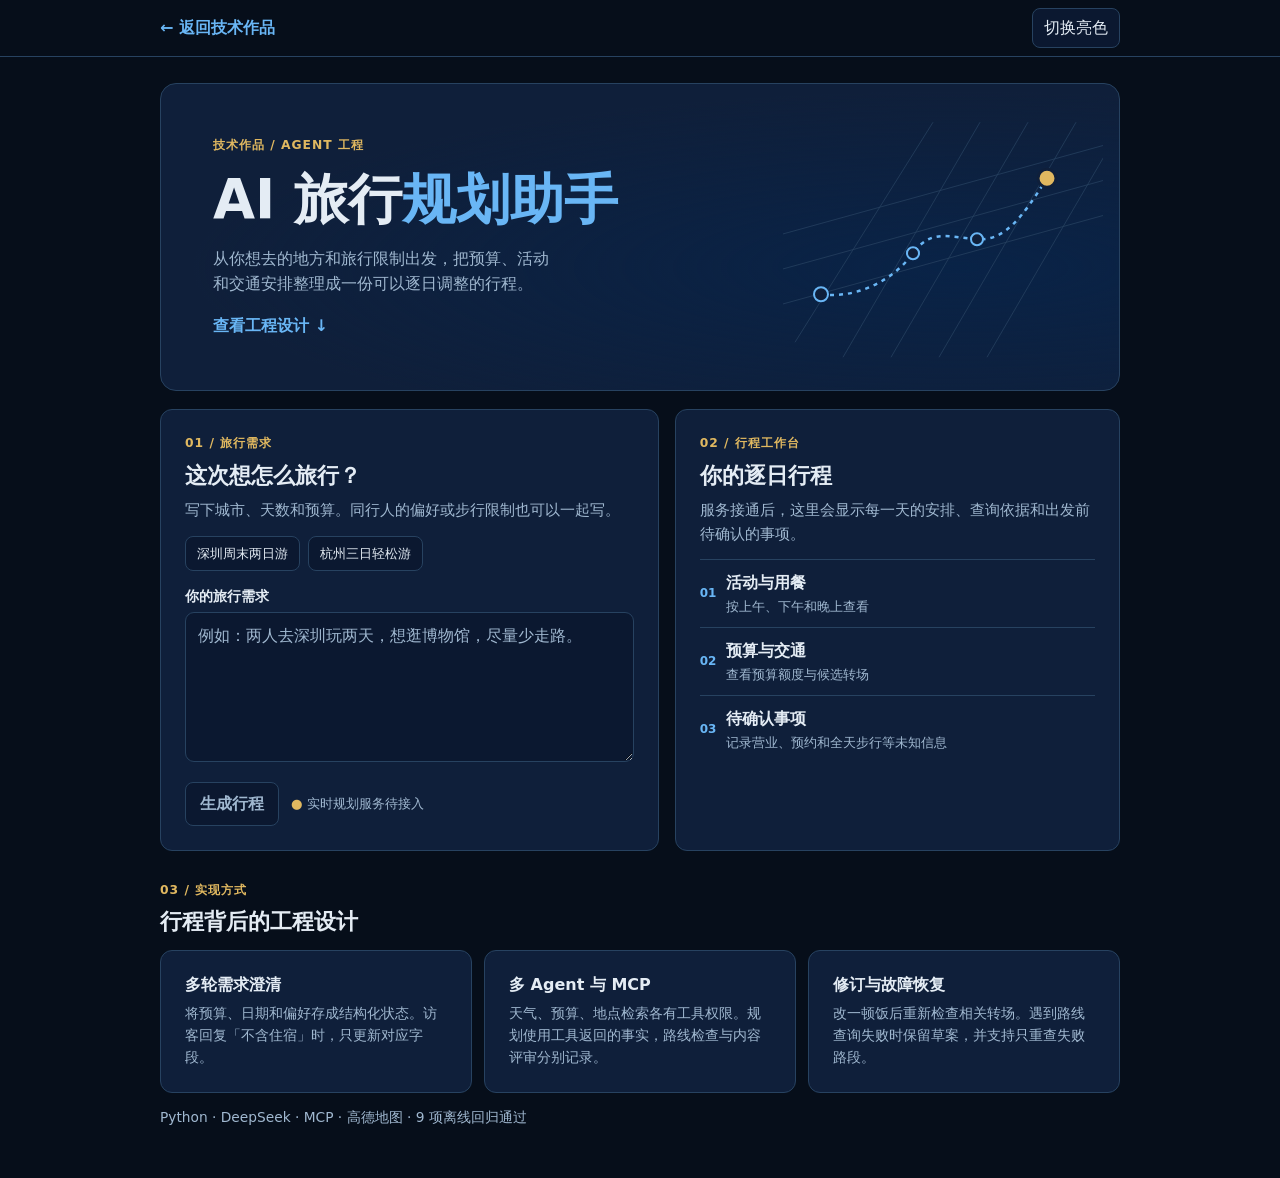
==== travel/index.html @ 2763c581 "Integrate the travel planner into the portfolio" ====
<!doctype html>
<html lang="zh-CN" data-theme="dark">
<head>
  <meta charset="utf-8">
  <meta name="viewport" content="width=device-width, initial-scale=1">
  <meta name="description" content="AI 旅行规划助手。按预算、日期和步行偏好准备可调整的逐日行程。">
  <title>AI 旅行规划助手 · 阿地力江</title>
  <link rel="stylesheet" href="./planner.css">
  <script src="./planner.js" defer></script>
</head>
<body>
  <header class="site-header">
    <div class="header-inner">
      <a class="back" href="../#projects"><span aria-hidden="true">←</span> 返回技术作品</a>
      <button class="theme" id="theme" type="button" hidden>切换亮色</button>
    </div>
  </header>

  <main class="page">
    <section class="intro" aria-labelledby="page-title">
      <svg class="route-art" viewBox="0 0 320 210" fill="none" aria-hidden="true">
        <path d="M-30 180 350 75M-30 145 350 40M-30 110 350 5M12 210 150-10M60 225 197-10M108 225 245-10M156 225 293-10M204 225 341-10" class="route-grid"/>
        <path d="M38 162C76 167 112 146 130 121S166 105 194 107 240 84 264 46" class="route-line"/>
        <circle cx="38" cy="162" r="7" class="route-node"/><circle cx="130" cy="121" r="6" class="route-node"/>
        <circle cx="194" cy="107" r="6" class="route-node"/><circle cx="264" cy="46" r="9" class="route-end"/>
      </svg>
      <p class="eyebrow">技术作品 / AGENT 工程</p>
      <h1 id="page-title">AI 旅行<span>规划助手</span></h1>
      <p class="intro-copy">从你想去的地方和旅行限制出发，把预算、活动和交通安排整理成一份可以逐日调整的行程。</p>
      <a class="text-link" href="#engineering">查看工程设计 <span aria-hidden="true">↓</span></a>
    </section>

    <div class="workspace">
      <section class="panel" id="request" aria-labelledby="request-title">
        <p class="eyebrow">01 / 旅行需求</p>
        <h2 id="request-title">这次想怎么旅行？</h2>
        <p class="muted">写下城市、天数和预算。同行人的偏好或步行限制也可以一起写。</p>
        <div class="examples" aria-label="旅行需求示例" hidden>
          <button type="button" data-scenario="shenzhen">深圳周末两日游</button>
          <button type="button" data-scenario="hangzhou">杭州三日轻松游</button>
        </div>
        <label for="travel-request">你的旅行需求</label>
        <textarea id="travel-request" rows="5" maxlength="600" placeholder="例如：两人去深圳玩两天，想逛博物馆，尽量少走路。"></textarea>
        <div class="request-footer">
          <button type="button" class="submit" disabled aria-describedby="service-note">生成行程</button>
          <span id="service-note" class="service-note"><span aria-hidden="true">●</span> 实时规划服务待接入</span>
        </div>
      </section>

      <section class="panel itinerary" aria-labelledby="plan-title">
        <p class="eyebrow">02 / 行程工作台</p>
        <h2 id="plan-title">你的逐日行程</h2>
        <p class="muted">服务接通后，这里会显示每一天的安排、查询依据和出发前待确认的事项。</p>
        <ul class="plan-parts">
          <li><span aria-hidden="true">01</span><div><strong>活动与用餐</strong><small>按上午、下午和晚上查看</small></div></li>
          <li><span aria-hidden="true">02</span><div><strong>预算与交通</strong><small>查看预算额度与候选转场</small></div></li>
          <li><span aria-hidden="true">03</span><div><strong>待确认事项</strong><small>记录营业、预约和全天步行等未知信息</small></div></li>
        </ul>
      </section>
    </div>

    <section class="engineering" id="engineering" aria-labelledby="engineering-title">
      <p class="eyebrow">03 / 实现方式</p>
      <h2 id="engineering-title">行程背后的工程设计</h2>
      <div class="design-grid">
        <article><h3>多轮需求澄清</h3><p>将预算、日期和偏好存成结构化状态。访客回复「不含住宿」时，只更新对应字段。</p></article>
        <article><h3>多 Agent 与 MCP</h3><p>天气、预算、地点检索各有工具权限。规划使用工具返回的事实，路线检查与内容评审分别记录。</p></article>
        <article><h3>修订与故障恢复</h3><p>改一顿饭后重新检查相关转场。遇到路线查询失败时保留草案，并支持只重查失败路段。</p></article>
      </div>
      <p class="project-note">Python · DeepSeek · MCP · 高德地图 · 9 项离线回归通过</p>
    </section>
  </main>
</body>
</html>
---- travel/planner.css ----
:root {
  color-scheme: dark;
  --bg: #060e1a;
  --panel: #0f1f3a;
  --surface: #0b1830;
  --text: #e4ecf4;
  --muted: #a0b8d0;
  --blue: #69b6f5;
  --gold: #e0b860;
  --line: #274260;
  --glow: #092347;
  font-family: "PingFang SC", "Microsoft YaHei", system-ui, sans-serif;
}
[data-theme="light"] {
  color-scheme: light;
  --bg: #f4f7fa;
  --panel: #fff;
  --surface: #eaf0f6;
  --text: #0a1f35;
  --muted: #3a5878;
  --blue: #0055aa;
  --gold: #825812;
  --line: #c1cfdf;
  --glow: #deebf7;
}
* { box-sizing: border-box; }
body { margin: 0; background: var(--bg); color: var(--text); line-height: 1.6; }
button, textarea { font: inherit; }
button:not(:disabled) { cursor: pointer; }
a:focus-visible, button:focus-visible, textarea:focus-visible { outline: 2px solid var(--blue); outline-offset: 4px; }
[hidden] { display: none !important; }
.site-header { border-bottom: 1px solid var(--line); }
.header-inner, .page { width: min(100% - 36px, 960px); margin: 0 auto; }
.header-inner { min-height: 56px; display: flex; align-items: center; justify-content: space-between; gap: 12px; }
.back, .text-link { color: var(--blue); font-weight: 650; text-decoration: none; }
.back:hover, .text-link:hover { text-decoration: underline; }
.theme, .examples button { padding: 6px 11px; color: var(--text); background: var(--surface); border: 1px solid var(--line); border-radius: 8px; }
.theme:hover, .examples button:hover { border-color: var(--blue); }
.page { padding: 26px 0 50px; }
.intro { position: relative; overflow: hidden; padding: clamp(24px, 6vw, 52px); border: 1px solid var(--line); border-radius: 16px; background: radial-gradient(ellipse at 83% 60%, var(--glow), transparent 68%), var(--panel); }
.intro > :not(svg) { position: relative; }
.route-art { position: absolute; width: min(40%, 320px); height: 100%; right: 16px; top: 0; }
.route-grid { stroke: var(--line); stroke-width: 1; opacity: .75; }
.route-line { stroke: var(--blue); stroke-width: 2.5; stroke-dasharray: 4 5; }
.route-node { fill: var(--panel); stroke: var(--blue); stroke-width: 2; }
.route-end { fill: var(--gold); stroke: var(--panel); stroke-width: 3; }
.eyebrow { margin: 0; color: var(--gold); font-size: .77rem; font-weight: 750; letter-spacing: .08em; }
h1, h2, h3 { line-height: 1.25; }
h1 { margin: 10px 0 12px; font-size: clamp(2rem, 6vw, 3.4rem); }
h1 span { color: var(--blue); }
.intro-copy { max-width: 34ch; margin: 0 0 16px; color: var(--muted); }
.workspace { display: grid; grid-template-columns: minmax(0, 1.12fr) minmax(0, 1fr); gap: 16px; margin: 18px 0 30px; }
.panel, .design-grid article { border: 1px solid var(--line); border-radius: 12px; background: var(--panel); padding: clamp(17px, 4vw, 24px); }
h2 { margin: 7px 0 9px; font-size: 1.4rem; }
.muted { margin: 0 0 14px; color: var(--muted); font-size: .92rem; }
.examples { display: flex; flex-wrap: wrap; gap: 8px; margin: 0 0 14px; }
.examples button { font-size: .83rem; }
label { display: block; margin-bottom: 5px; font-weight: 650; font-size: .88rem; }
textarea { width: 100%; min-height: 120px; padding: 10px 12px; resize: vertical; color: var(--text); background: var(--surface); border: 1px solid var(--line); border-radius: 9px; }
textarea::placeholder { color: var(--muted); }
.request-footer { display: flex; flex-wrap: wrap; align-items: center; gap: 8px 12px; margin-top: 12px; }
.submit { padding: 8px 14px; color: var(--muted); background: var(--surface); border: 1px solid var(--line); border-radius: 8px; font-weight: 650; }
.service-note { color: var(--muted); font-size: .83rem; }
.service-note span { color: var(--gold); }
.plan-parts { list-style: none; padding: 0; margin: 0; }
.plan-parts li { display: flex; gap: 10px; align-items: center; padding: 10px 0; border-top: 1px solid var(--line); }
.plan-parts li > span { color: var(--blue); font-size: .75rem; font-weight: 700; }
.plan-parts strong, .plan-parts small { display: block; }
.plan-parts small { color: var(--muted); }
.engineering { scroll-margin-top: 16px; }
.design-grid { display: grid; grid-template-columns: repeat(3, minmax(0, 1fr)); gap: 12px; margin-top: 15px; }
.design-grid h3 { margin: 0 0 7px; font-size: 1rem; }
.design-grid p, .project-note { margin: 0; color: var(--muted); font-size: .86rem; }
.project-note { margin-top: 13px; }
@media (max-width: 700px) {
  .workspace, .design-grid { grid-template-columns: 1fr; }
  .route-art { opacity: .37; right: 0; }
}
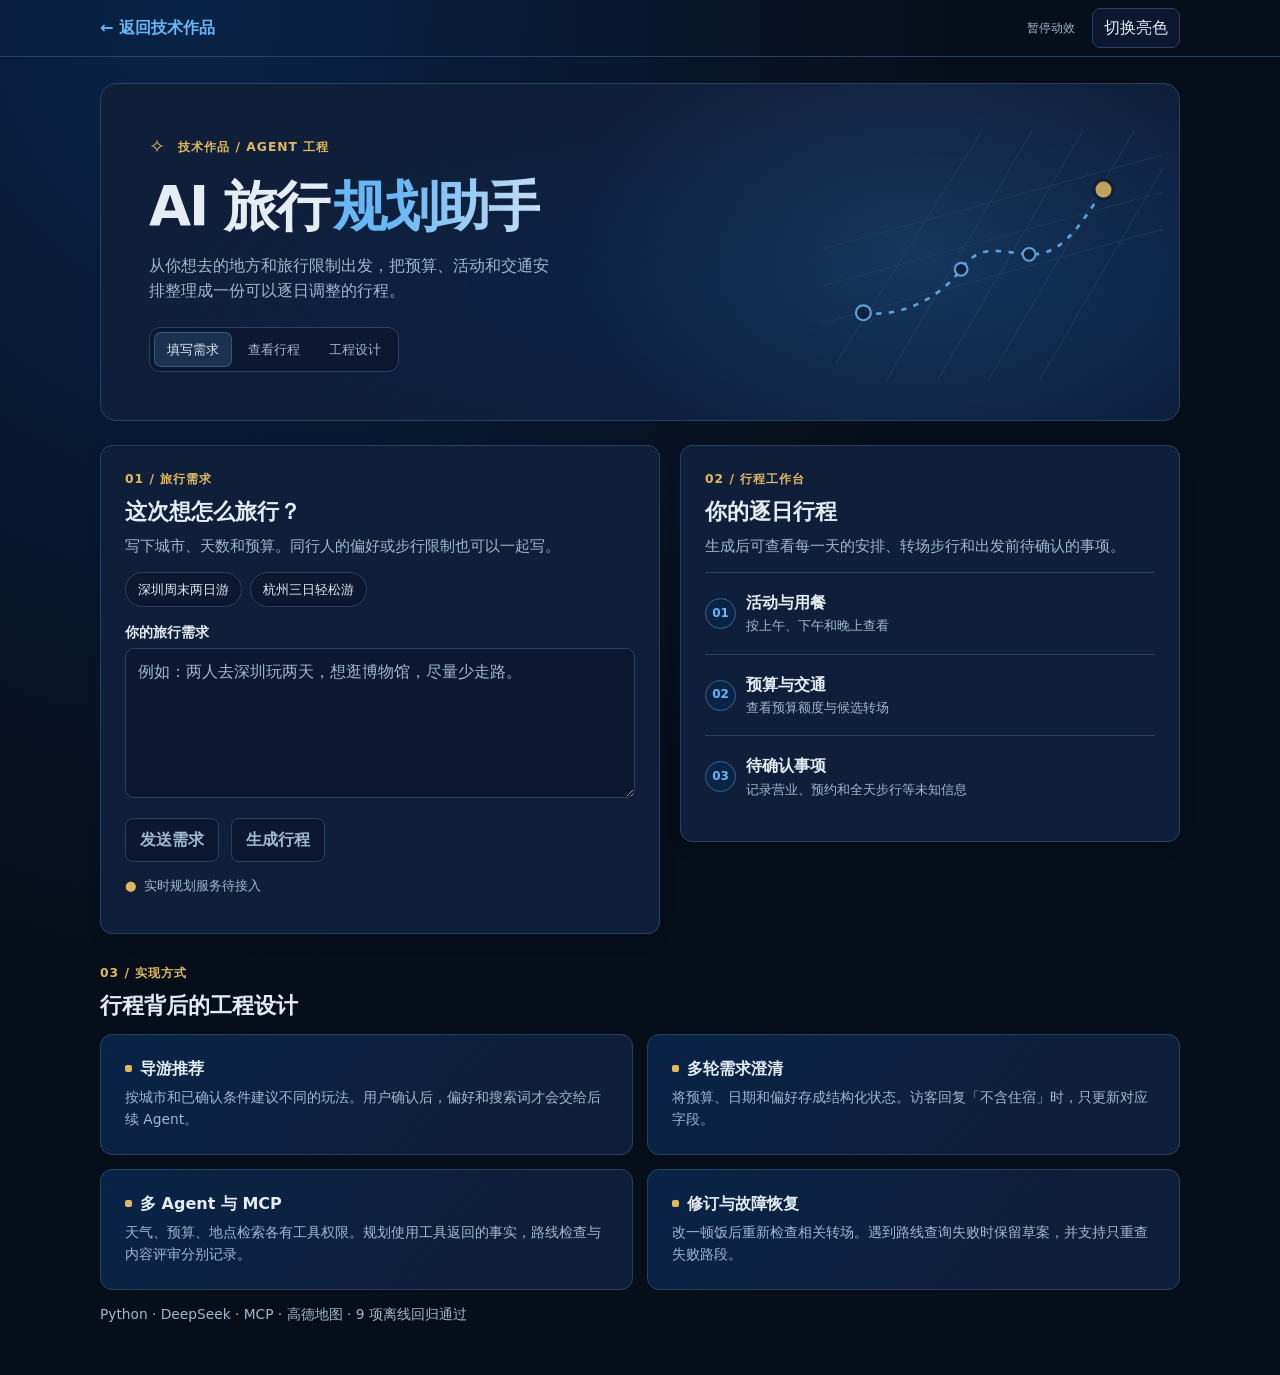
==== commit 0a5b59e1: "Animate the travel planner interface and interactive states" ====
--- a/travel/index.html
+++ b/travel/index.html
@@ -4,15 +4,23 @@
   <meta charset="utf-8">
   <meta name="viewport" content="width=device-width, initial-scale=1">
   <meta name="description" content="AI 旅行规划助手。按预算、日期和步行偏好准备可调整的逐日行程。">
+  <meta name="travel-api-origin" content="">
   <title>AI 旅行规划助手 · 阿地力江</title>
   <link rel="stylesheet" href="./planner.css">
+  <link rel="stylesheet" href="./motion.css">
+  <script src="./motion.js" defer></script>
   <script src="./planner.js" defer></script>
+  <script src="./live-planner.js" defer></script>
 </head>
 <body>
   <header class="site-header">
+    <div class="reading-progress" aria-hidden="true"></div>
     <div class="header-inner">
       <a class="back" href="../#projects"><span aria-hidden="true">←</span> 返回技术作品</a>
-      <button class="theme" id="theme" type="button" hidden>切换亮色</button>
+      <div class="header-controls">
+        <button class="motion-toggle" id="motion-toggle" type="button" hidden aria-pressed="false">暂停动效</button>
+        <button class="theme" id="theme" type="button" hidden>切换亮色</button>
+      </div>
     </div>
   </header>
 
@@ -24,10 +32,15 @@
         <circle cx="38" cy="162" r="7" class="route-node"/><circle cx="130" cy="121" r="6" class="route-node"/>
         <circle cx="194" cy="107" r="6" class="route-node"/><circle cx="264" cy="46" r="9" class="route-end"/>
       </svg>
-      <p class="eyebrow">技术作品 / AGENT 工程</p>
-      <h1 id="page-title">AI 旅行<span>规划助手</span></h1>
+      <p class="eyebrow"><span class="compass-mark" aria-hidden="true">✧</span> 技术作品 / AGENT 工程</p>
+      <h1 id="page-title"><span class="title-word">AI 旅行</span><span class="title-word">规划助手</span></h1>
       <p class="intro-copy">从你想去的地方和旅行限制出发，把预算、活动和交通安排整理成一份可以逐日调整的行程。</p>
-      <a class="text-link" href="#engineering">查看工程设计 <span aria-hidden="true">↓</span></a>
+      <nav class="page-nav" aria-label="规划页导航">
+        <a href="#request" data-active="true">填写需求</a>
+        <a href="#plan-workspace">查看行程</a>
+        <a href="#engineering">工程设计</a>
+        <span class="nav-highlight" aria-hidden="true"></span>
+      </nav>
     </section>
 
     <div class="workspace">
@@ -39,23 +52,43 @@
           <button type="button" data-scenario="shenzhen">深圳周末两日游</button>
           <button type="button" data-scenario="hangzhou">杭州三日轻松游</button>
         </div>
-        <label for="travel-request">你的旅行需求</label>
-        <textarea id="travel-request" rows="5" maxlength="600" placeholder="例如：两人去深圳玩两天，想逛博物馆，尽量少走路。"></textarea>
-        <div class="request-footer">
-          <button type="button" class="submit" disabled aria-describedby="service-note">生成行程</button>
-          <span id="service-note" class="service-note"><span aria-hidden="true">●</span> 实时规划服务待接入</span>
-        </div>
+        <ol class="dialogue" id="dialogue" aria-label="旅行需求对话" hidden></ol>
+        <p class="requirements" id="requirements" hidden></p>
+        <form id="travel-form">
+          <label for="travel-request">你的旅行需求</label>
+          <textarea id="travel-request" rows="5" maxlength="600" placeholder="例如：两人去深圳玩两天，想逛博物馆，尽量少走路。"></textarea>
+          <div class="request-footer">
+            <button type="submit" class="submit" id="send" disabled>发送需求</button>
+            <button type="button" class="submit" id="ask-guide" hidden>导游推荐玩法</button>
+            <button type="button" class="submit" id="generate" disabled aria-describedby="service-note">生成行程</button>
+            <button type="button" class="text-link reset" id="new-trip" hidden>新建会话</button>
+          </div>
+        </form>
+        <p id="service-note" class="service-note" role="status">实时规划服务待接入</p>
+        <div class="generation-track" id="generation-track" hidden aria-hidden="true"><span></span></div>
+        <p id="action-error" class="service-error" role="alert" hidden></p>
+        <section id="guide-menu" class="guide-menu" aria-labelledby="guide-title" hidden>
+          <h3 id="guide-title">选一种或几种喜欢的玩法</h3>
+          <p class="muted">这些是根据城市特色生成的主题建议。你选定后，地点和路线会在规划时查询。</p>
+          <fieldset id="guide-options"><legend class="sr-only">推荐玩法</legend></fieldset>
+          <button type="button" class="submit" id="confirm-guide" disabled>确认选中的玩法</button>
+        </section>
       </section>
 
-      <section class="panel itinerary" aria-labelledby="plan-title">
+      <section class="panel itinerary" id="plan-workspace" aria-labelledby="plan-title">
         <p class="eyebrow">02 / 行程工作台</p>
         <h2 id="plan-title">你的逐日行程</h2>
-        <p class="muted">服务接通后，这里会显示每一天的安排、查询依据和出发前待确认的事项。</p>
-        <ul class="plan-parts">
-          <li><span aria-hidden="true">01</span><div><strong>活动与用餐</strong><small>按上午、下午和晚上查看</small></div></li>
-          <li><span aria-hidden="true">02</span><div><strong>预算与交通</strong><small>查看预算额度与候选转场</small></div></li>
-          <li><span aria-hidden="true">03</span><div><strong>待确认事项</strong><small>记录营业、预约和全天步行等未知信息</small></div></li>
+        <p class="muted" id="plan-intro">生成后可查看每一天的安排、转场步行和出发前待确认的事项。</p>
+        <ul class="plan-parts" id="plan-placeholder">
+          <li><span class="step-orb" aria-hidden="true">01</span><div><strong>活动与用餐</strong><small>按上午、下午和晚上查看</small></div></li>
+          <li><span class="step-orb" aria-hidden="true">02</span><div><strong>预算与交通</strong><small>查看预算额度与候选转场</small></div></li>
+          <li><span class="step-orb" aria-hidden="true">03</span><div><strong>待确认事项</strong><small>记录营业、预约和全天步行等未知信息</small></div></li>
         </ul>
+        <div id="plan-result" hidden></div>
+        <details id="trace" hidden>
+          <summary>查看本次实际调用</summary>
+          <ol id="trace-list"></ol>
+        </details>
       </section>
     </div>
 
@@ -63,6 +96,7 @@
       <p class="eyebrow">03 / 实现方式</p>
       <h2 id="engineering-title">行程背后的工程设计</h2>
       <div class="design-grid">
+        <article><h3>导游推荐</h3><p>按城市和已确认条件建议不同的玩法。用户确认后，偏好和搜索词才会交给后续 Agent。</p></article>
         <article><h3>多轮需求澄清</h3><p>将预算、日期和偏好存成结构化状态。访客回复「不含住宿」时，只更新对应字段。</p></article>
         <article><h3>多 Agent 与 MCP</h3><p>天气、预算、地点检索各有工具权限。规划使用工具返回的事实，路线检查与内容评审分别记录。</p></article>
         <article><h3>修订与故障恢复</h3><p>改一顿饭后重新检查相关转场。遇到路线查询失败时保留草案，并支持只重查失败路段。</p></article>
--- a/travel/planner.css
+++ b/travel/planner.css
@@ -60,8 +60,32 @@
 textarea::placeholder { color: var(--muted); }
 .request-footer { display: flex; flex-wrap: wrap; align-items: center; gap: 8px 12px; margin-top: 12px; }
 .submit { padding: 8px 14px; color: var(--muted); background: var(--surface); border: 1px solid var(--line); border-radius: 8px; font-weight: 650; }
+.submit:not(:disabled) { color: var(--text); border-color: var(--blue); }
+.submit:not(:disabled):hover { background: var(--glow); }
+.reset { border: 0; background: transparent; padding: 6px 3px; }
 .service-note { color: var(--muted); font-size: .83rem; }
-.service-note span { color: var(--gold); }
+.service-note::before { content: '●'; margin-right: 7px; color: var(--gold); }
+.service-error { color: var(--gold); font-size: .86rem; }
+.dialogue { list-style: none; max-height: 16rem; overflow-y: auto; margin: 0 0 12px; padding: 0; }
+.dialogue li { margin: 0 0 8px; padding: 8px 10px; border-radius: 8px; background: var(--surface); font-size: .86rem; overflow-wrap: anywhere; }
+.dialogue .user { border-left: 2px solid var(--blue); }
+.dialogue .assistant { border-left: 2px solid var(--gold); }
+.requirements, .plan-note { font-size: .85rem; color: var(--muted); overflow-wrap: anywhere; }
+.guide-menu { border-top: 1px solid var(--line); margin-top: 16px; padding-top: 12px; }
+.guide-menu h3 { margin: 0 0 7px; font-size: 1rem; }
+.guide-menu fieldset { margin: 0 0 10px; padding: 0; border: 0; min-inline-size: 0; }
+.guide-option { display: flex; align-items: flex-start; gap: 9px; padding: 9px 10px; background: var(--surface); border: 1px solid var(--line); border-radius: 8px; cursor: pointer; }
+.guide-option input { margin-top: 5px; }
+.guide-option small { display: block; color: var(--muted); font-weight: 400; }
+.sr-only { position: absolute; width: 1px; height: 1px; padding: 0; overflow: hidden; clip-path: inset(50%); white-space: nowrap; }
+.day-plan { border-top: 1px solid var(--line); padding: 10px 0; }
+.day-plan h3 { margin: 0 0 5px; font-size: 1rem; }
+.day-plan ul, #trace-list { padding-left: 1.15rem; font-size: .86rem; overflow-wrap: anywhere; }
+.day-plan li { margin-bottom: 8px; }
+.day-plan li p { margin: 3px 0 0; color: var(--muted); }
+.day-plan button { margin-top: 5px; padding: 3px 8px; font-size: .79rem; }
+#trace { margin-top: 12px; color: var(--muted); }
+#trace summary { color: var(--blue); cursor: pointer; }
 .plan-parts { list-style: none; padding: 0; margin: 0; }
 .plan-parts li { display: flex; gap: 10px; align-items: center; padding: 10px 0; border-top: 1px solid var(--line); }
 .plan-parts li > span { color: var(--blue); font-size: .75rem; font-weight: 700; }
--- a/travel/motion.css
+++ b/travel/motion.css
@@ -0,0 +1,106 @@
+:root {
+  --motion-ease: cubic-bezier(.2, .8, .2, 1);
+  --motion-spring: cubic-bezier(.22, 1.18, .35, 1);
+}
+html { scroll-behavior: smooth; scroll-padding-top: 24px; }
+body { background-image: radial-gradient(ellipse at 15% 0, var(--glow), transparent 50%); }
+.header-inner, .page { width: min(100% - 36px, 1080px); }
+.header-controls { display: flex; gap: 8px; align-items: center; }
+.site-header { position: relative; }
+.reading-progress { position: fixed; inset: 0 auto auto 0; height: 2px; width: 100%; background: linear-gradient(90deg, var(--blue), var(--gold)); transform: scaleX(var(--reading-progress, 0)); transform-origin: left; z-index: 20; pointer-events: none; }
+.motion-toggle { border: 0; color: var(--muted); background: transparent; padding: 7px 9px; font-size: .78rem; }
+.theme { min-width: 84px; }
+button, .page-nav a, .back, .guide-option, .design-grid article, .panel, textarea {
+  transition: transform .24s var(--motion-spring), box-shadow .24s var(--motion-ease), border-color .2s, color .2s, background-color .2s;
+}
+button { position: relative; isolation: isolate; overflow: hidden; }
+button:active:not(:disabled) { transform: scale(.965); }
+button:disabled { cursor: not-allowed; }
+.submit:not(:disabled):hover, .theme:hover { transform: translateY(-2px); box-shadow: 0 5px 15px color-mix(in srgb, var(--blue) 12%, transparent); }
+#generate:not(:disabled) { color: #fff; background: #0867bd; border-color: #167acf; box-shadow: 0 3px 16px #0066cc20; }
+.intro { min-height: 300px; padding: clamp(25px, 6vw, 48px); }
+.intro::before { content: ''; position: absolute; inset: -30% -10% -30% 40%; background: radial-gradient(ellipse, color-mix(in srgb, var(--blue) 13%, transparent), transparent 65%); animation: aurora-drift 14s ease-in-out infinite alternate; pointer-events: none; }
+.intro > :not(svg) { z-index: 1; }
+.intro-copy { max-width: 40ch; }
+h1 { letter-spacing: -.04em; }
+h1 .title-word { display: inline-block; }
+h1 .title-word:first-child { color: var(--text); margin-right: .1em; }
+h1 > span:last-child { background: linear-gradient(105deg, var(--blue) 15%, var(--text) 55%, var(--blue) 85%); background-size: 220% auto; color: transparent; background-clip: text; animation: title-light 9s ease-in-out infinite; }
+.compass-mark { display: inline-block; font-size: 1.2rem; margin-right: 7px; vertical-align: -2px; animation: compass-turn 14s ease-in-out infinite; }
+.route-art { width: min(43%, 340px); opacity: .85; }
+.route-line { stroke-dasharray: 5 7; animation: route-travel 7s linear infinite; }
+.route-node { transform-box: fill-box; transform-origin: center; animation: node-breathe 5s ease-in-out infinite; }
+.route-node:nth-of-type(3) { animation-delay: 1.4s; }
+.route-end { transform-box: fill-box; transform-origin: center; animation: node-breathe 5s ease-in-out 2.2s infinite; }
+.page-nav { position: relative; display: inline-flex; flex-wrap: nowrap; gap: 3px; margin-top: 7px; padding: 4px; border: 1px solid var(--line); border-radius: 11px; background: var(--surface); max-width: 100%; }
+.page-nav a { position: relative; z-index: 1; padding: 7px 13px; border-radius: 7px; text-decoration: none; color: var(--muted); font-size: .84rem; white-space: nowrap; }
+.page-nav a[data-active="true"] { color: var(--text); }
+.page-nav a:hover { color: var(--text); }
+.nav-highlight { position: absolute; top: 4px; left: 4px; height: calc(100% - 8px); border-radius: 7px; border: 1px solid color-mix(in srgb, var(--blue) 30%, transparent); background: color-mix(in srgb, var(--blue) 12%, var(--panel)); pointer-events: none; transition: transform .4s var(--motion-spring), width .4s var(--motion-spring); }
+.workspace { gap: 20px; margin-top: 24px; align-items: start; }
+.panel { position: relative; box-shadow: 0 8px 25px #00000008; }
+.panel:focus-within { border-color: color-mix(in srgb, var(--blue) 65%, var(--line)); }
+textarea:focus { border-color: var(--blue); box-shadow: 0 0 0 4px color-mix(in srgb, var(--blue) 9%, transparent); }
+.examples button { border-radius: 20px; padding-inline: 12px; }
+.examples button[aria-pressed="true"] { color: var(--blue); border-color: var(--blue); background: var(--glow); }
+.step-orb { display: grid; place-items: center; flex: 0 0 31px; height: 31px; border-radius: 50%; background: var(--glow); border: 1px solid color-mix(in srgb, var(--blue) 27%, var(--line)); }
+.plan-parts li { padding-block: 17px; }
+.generation-track { height: 3px; background: var(--line); border-radius: 9px; overflow: hidden; margin-top: 11px; }
+.generation-track span { display: block; width: 34%; height: 100%; background: linear-gradient(90deg, transparent, var(--blue), var(--gold)); border-radius: inherit; animation: indeterminate 1.6s ease-in-out infinite; }
+.is-loading .service-note::before, [data-loading="true"]::before { content: ''; display: inline-block; width: 10px; height: 10px; margin-right: 7px; border: 2px solid currentColor; border-right-color: transparent; border-radius: 50%; vertical-align: -2px; animation: spinner .8s linear infinite; }
+.itinerary[aria-busy="true"] #plan-placeholder { position: relative; overflow: hidden; }
+.itinerary[aria-busy="true"] #plan-placeholder::after { content: ''; position: absolute; inset: 0; background: linear-gradient(110deg, transparent 25%, color-mix(in srgb, var(--blue) 9%, transparent) 50%, transparent 75%); transform: translateX(-100%); animation: placeholder-shine 2.6s ease-in-out infinite; pointer-events: none; }
+.dialogue { scroll-behavior: smooth; }
+.dialogue li { padding: 10px 12px; }
+.dialogue .assistant { background: color-mix(in srgb, var(--gold) 5%, var(--surface)); }
+.requirements { display: flex; flex-wrap: wrap; gap: 6px; }
+.requirement-chip { display: inline-flex; padding: 3px 8px; font-size: .77rem; border: 1px solid var(--line); border-radius: 6px; background: var(--surface); }
+.guide-menu { scroll-margin-top: 16px; }
+.guide-option { position: relative; margin-bottom: 8px; padding: 11px; }
+.guide-option:has(input:checked) { border-color: var(--blue); background: color-mix(in srgb, var(--blue) 10%, var(--surface)); box-shadow: 0 2px 10px color-mix(in srgb, var(--blue) 9%, transparent); transform: translateX(3px); }
+.guide-option input { accent-color: var(--blue); width: 16px; height: 16px; flex-shrink: 0; }
+.guide-option:has(input:focus-visible) { outline: 2px solid var(--blue); outline-offset: 3px; }
+.guide-option small { margin-top: 3px; }
+.day-plan { position: relative; padding: 16px 0; }
+.day-plan h3 { color: var(--blue); }
+.day-plan > summary { font-weight: 700; color: var(--blue); }
+.day-plan li { padding-left: 2px; }
+.day-plan li::marker { color: var(--gold); }
+details { margin-top: 12px; }
+summary { cursor: pointer; padding-block: 7px; }
+summary::marker { color: var(--blue); }
+.details-body { padding-bottom: 7px; }
+.design-grid { grid-template-columns: repeat(2, minmax(0, 1fr)); gap: 14px; }
+.design-grid article { background: linear-gradient(130deg, var(--glow), transparent 70%), var(--panel); transform-style: preserve-3d; }
+.design-grid article h3::before { content: ''; display: inline-block; margin-right: 8px; width: 7px; height: 7px; border-radius: 2px; background: var(--gold); vertical-align: 2px; }
+.ripple-ink { position: absolute; border-radius: 50%; pointer-events: none; background: currentColor; opacity: .2; z-index: -1; }
+.submit::after { content: ''; position: absolute; width: 25%; height: 200%; top: -50%; left: -45%; transform: rotate(25deg); background: linear-gradient(90deg, transparent, #ffffff1c, transparent); pointer-events: none; }
+.submit:hover:not(:disabled)::after { animation: button-shine .65s ease-out; }
+@media (hover: hover) and (pointer: fine) {
+  .back:hover span { display: inline-block; transform: translateX(-3px); }
+  .design-grid article:hover { border-color: color-mix(in srgb, var(--blue) 65%, var(--line)); box-shadow: 0 12px 26px #00000014; }
+}
+@keyframes aurora-drift { to { transform: translate(-8%, 8%) rotate(10deg); } }
+@keyframes title-light { 50% { background-position: 100% center; } }
+@keyframes compass-turn { 40% { transform: rotate(90deg); } 65% { transform: rotate(90deg); } }
+@keyframes route-travel { to { stroke-dashoffset: -84; } }
+@keyframes node-breathe { 50% { transform: scale(1.2); } }
+@keyframes spinner { to { transform: rotate(360deg); } }
+@keyframes indeterminate { from { transform: translateX(-110%); } to { transform: translateX(400%); } }
+@keyframes placeholder-shine { to { transform: translateX(100%); } }
+@keyframes button-shine { to { left: 135%; } }
+::view-transition-old(root), ::view-transition-new(root) { animation: none; mix-blend-mode: normal; }
+::view-transition-new(root) { z-index: 2; }
+html[data-motion="paused"] *, html[data-motion="paused"] *::before, html[data-motion="paused"] *::after { animation-play-state: paused !important; transition-duration: 0s !important; scroll-behavior: auto !important; }
+@media (prefers-reduced-motion: reduce) {
+  *, *::before, *::after { animation: none !important; transition: none !important; scroll-behavior: auto !important; }
+}
+@media (max-width: 700px) {
+  .workspace, .design-grid { grid-template-columns: 1fr; }
+  .intro { min-height: 270px; }
+  .route-art { opacity: .25; }
+  .page-nav a { padding-inline: 10px; }
+  .header-inner { min-height: 62px; }
+  .header-controls { gap: 0; }
+  .motion-toggle { font-size: .73rem; padding-inline: 5px; }
+}
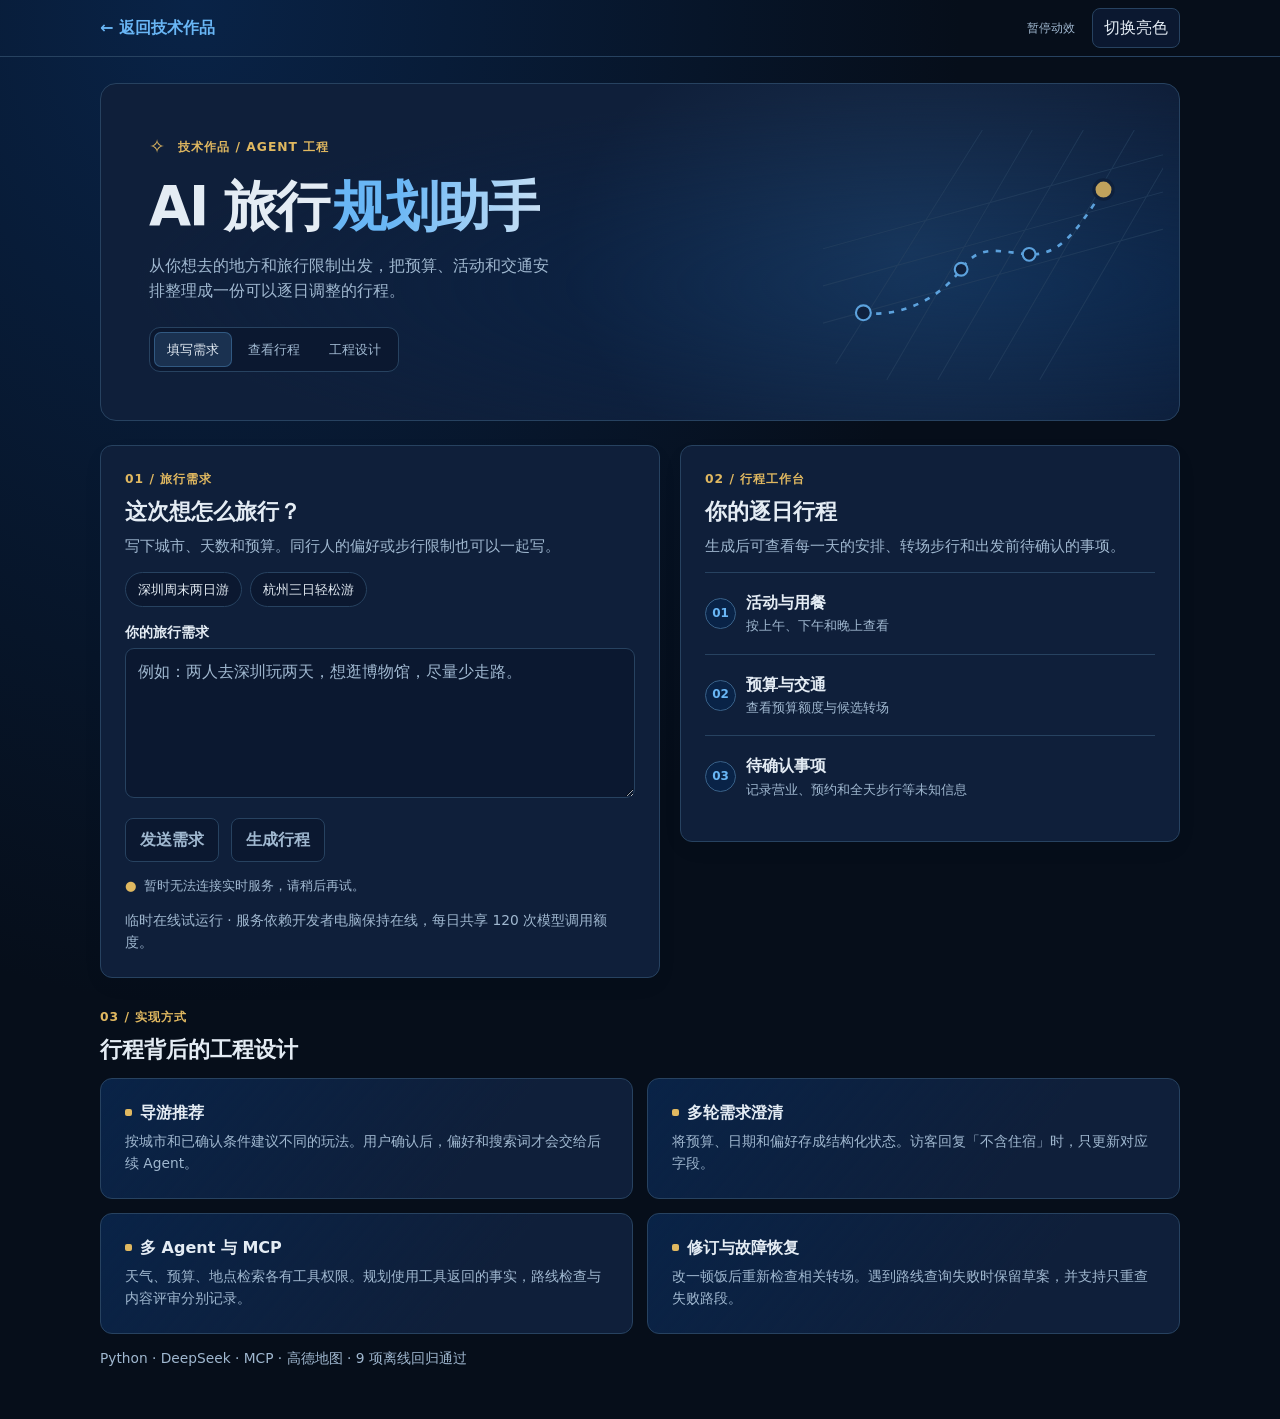
==== commit 03a05872: "Connect live travel planning to the approved public trial backend" ====
--- a/travel/index.html
+++ b/travel/index.html
@@ -4,7 +4,7 @@
   <meta charset="utf-8">
   <meta name="viewport" content="width=device-width, initial-scale=1">
   <meta name="description" content="AI 旅行规划助手。按预算、日期和步行偏好准备可调整的逐日行程。">
-  <meta name="travel-api-origin" content="">
+  <meta name="travel-api-origin" content="https://diving-struck-distinction-audio.trycloudflare.com">
   <title>AI 旅行规划助手 · 阿地力江</title>
   <link rel="stylesheet" href="./planner.css">
   <link rel="stylesheet" href="./motion.css">
@@ -65,6 +65,7 @@
           </div>
         </form>
         <p id="service-note" class="service-note" role="status">实时规划服务待接入</p>
+        <p class="project-note" id="trial-info">临时在线试运行 · 服务依赖开发者电脑保持在线，每日共享 120 次模型调用额度。</p>
         <div class="generation-track" id="generation-track" hidden aria-hidden="true"><span></span></div>
         <p id="action-error" class="service-error" role="alert" hidden></p>
         <section id="guide-menu" class="guide-menu" aria-labelledby="guide-title" hidden>
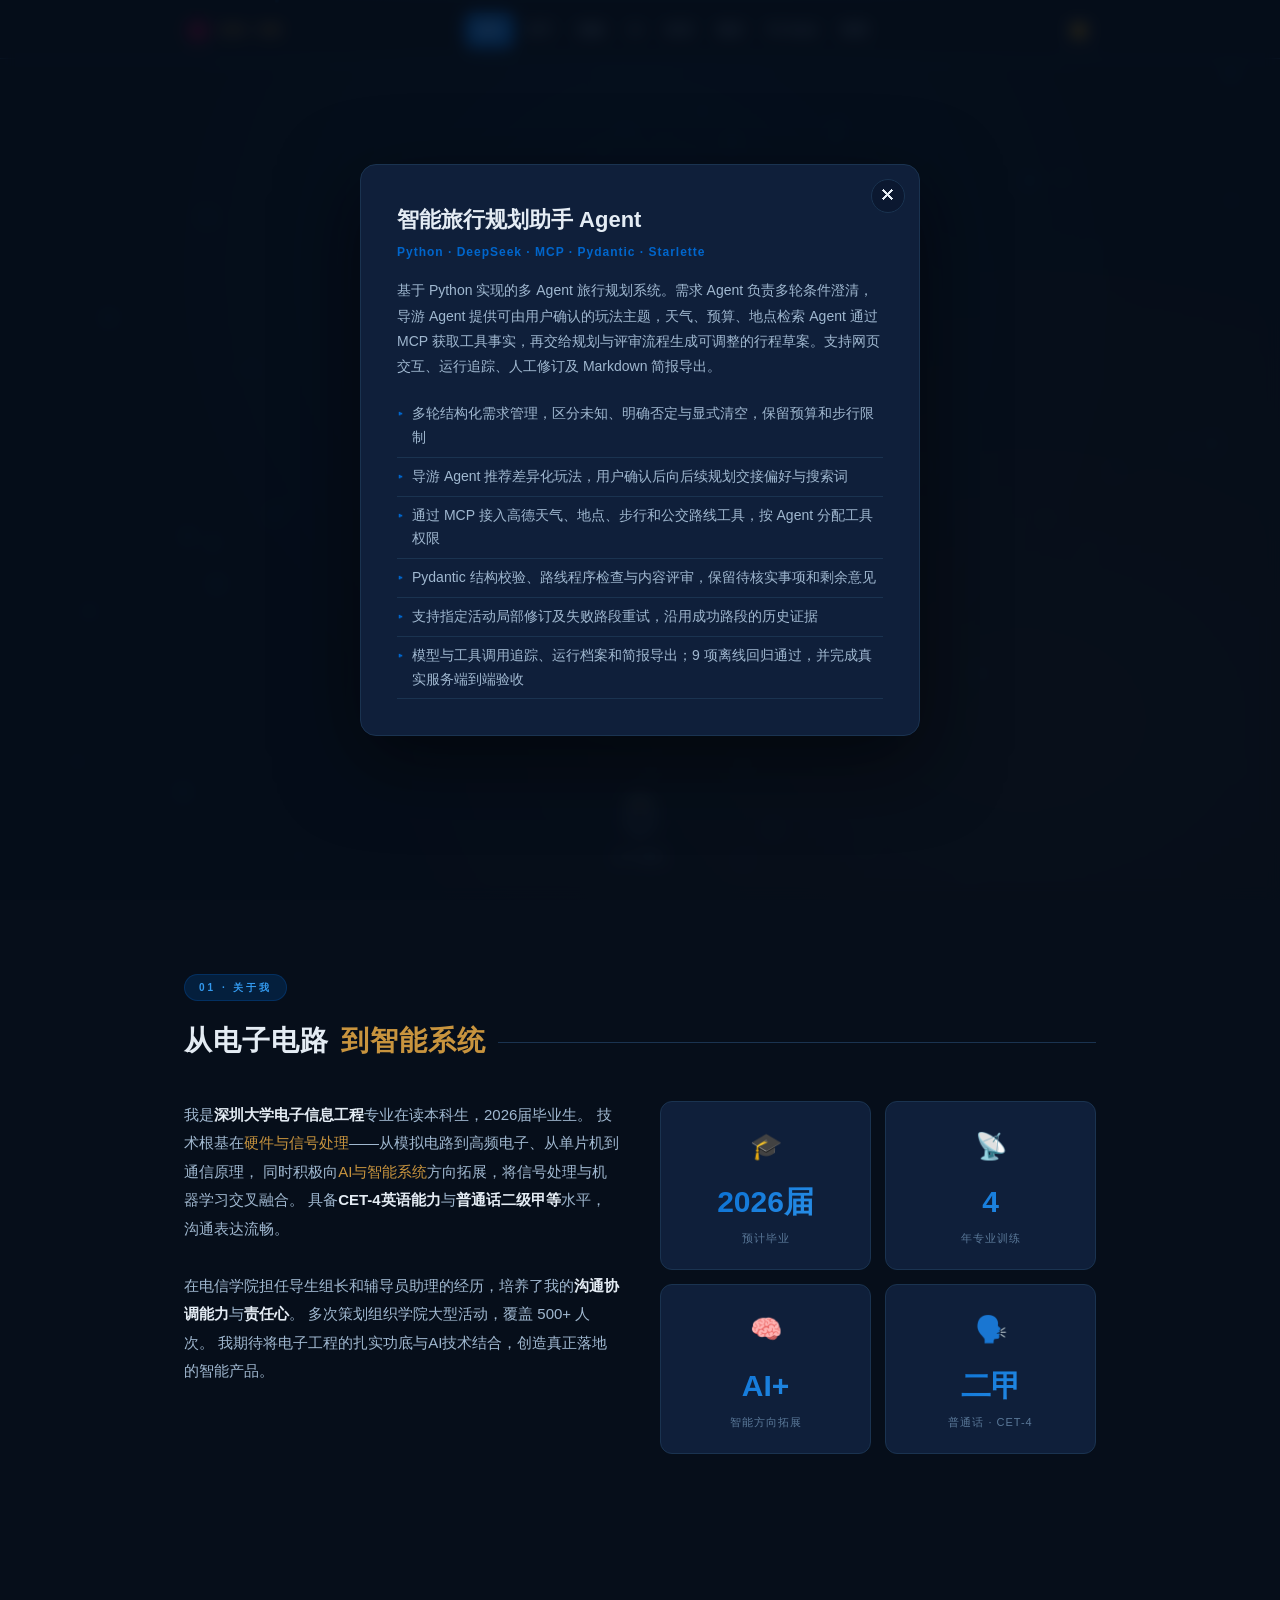
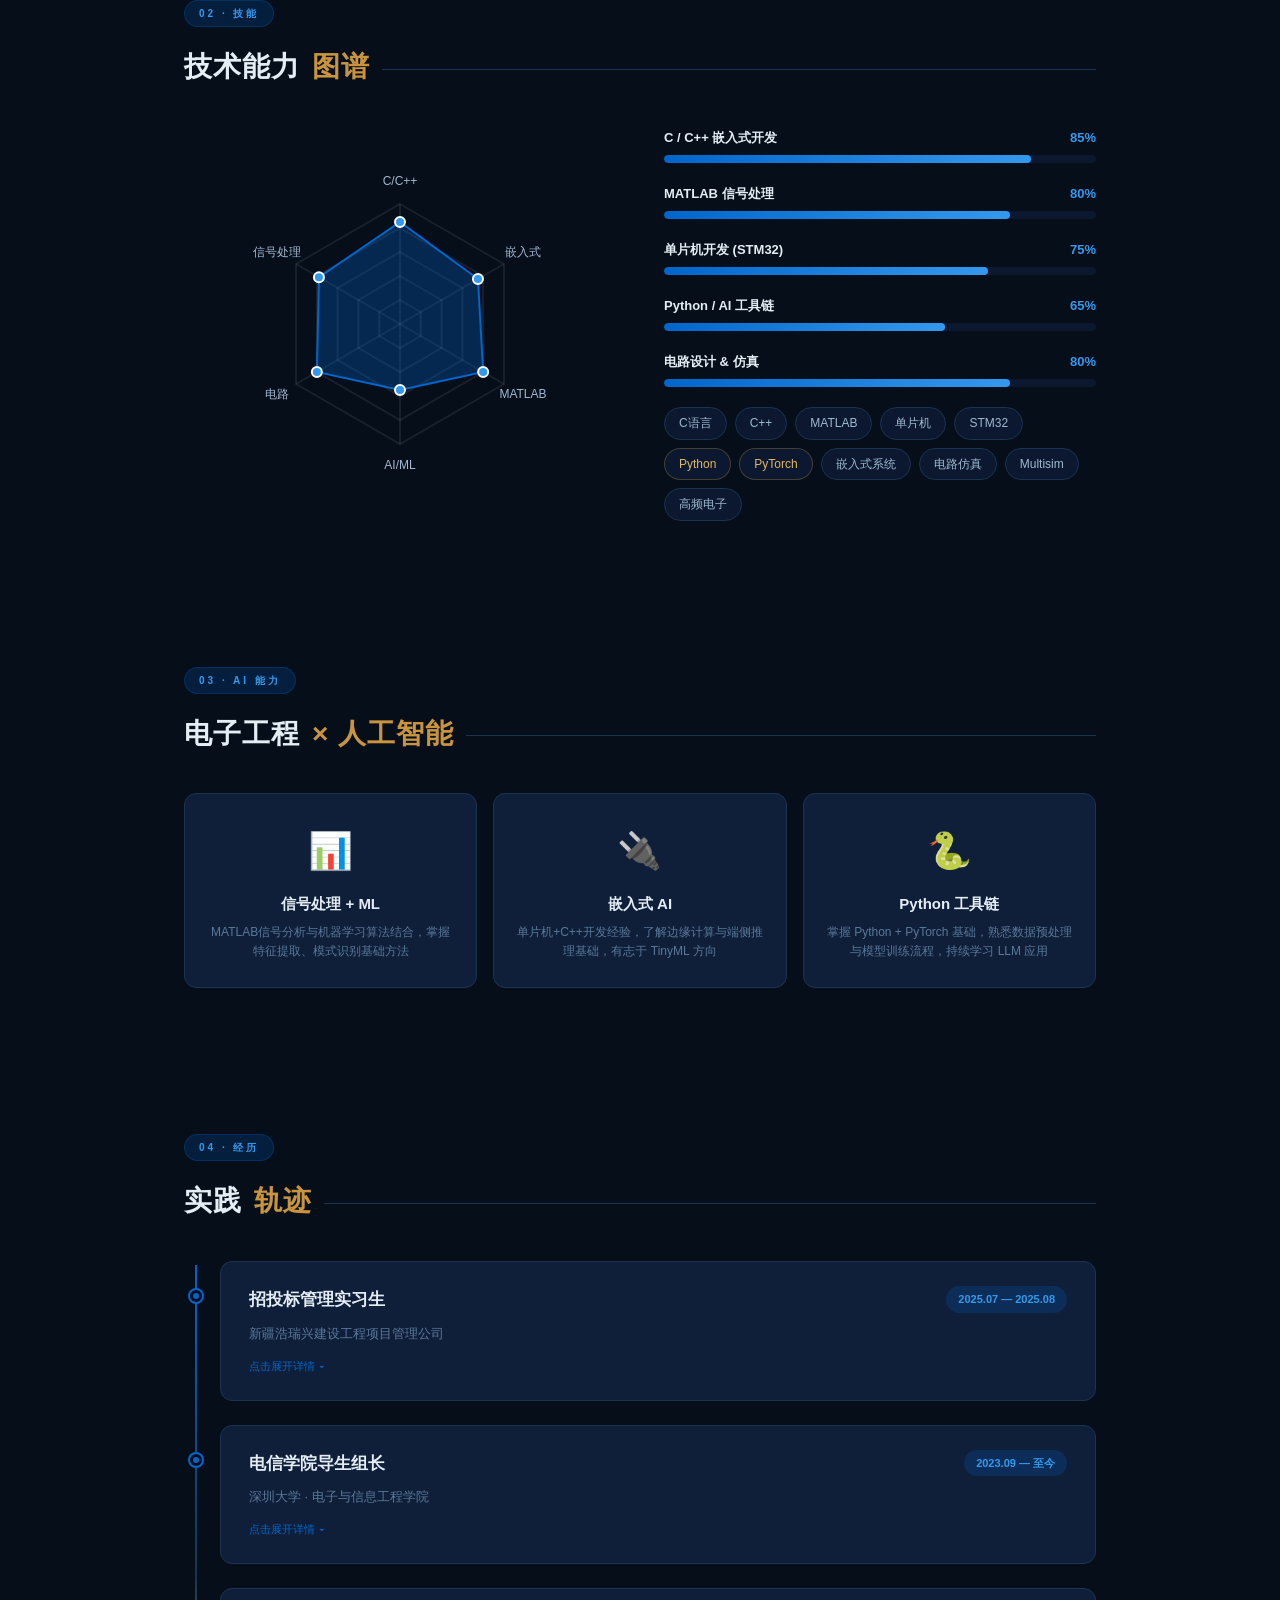
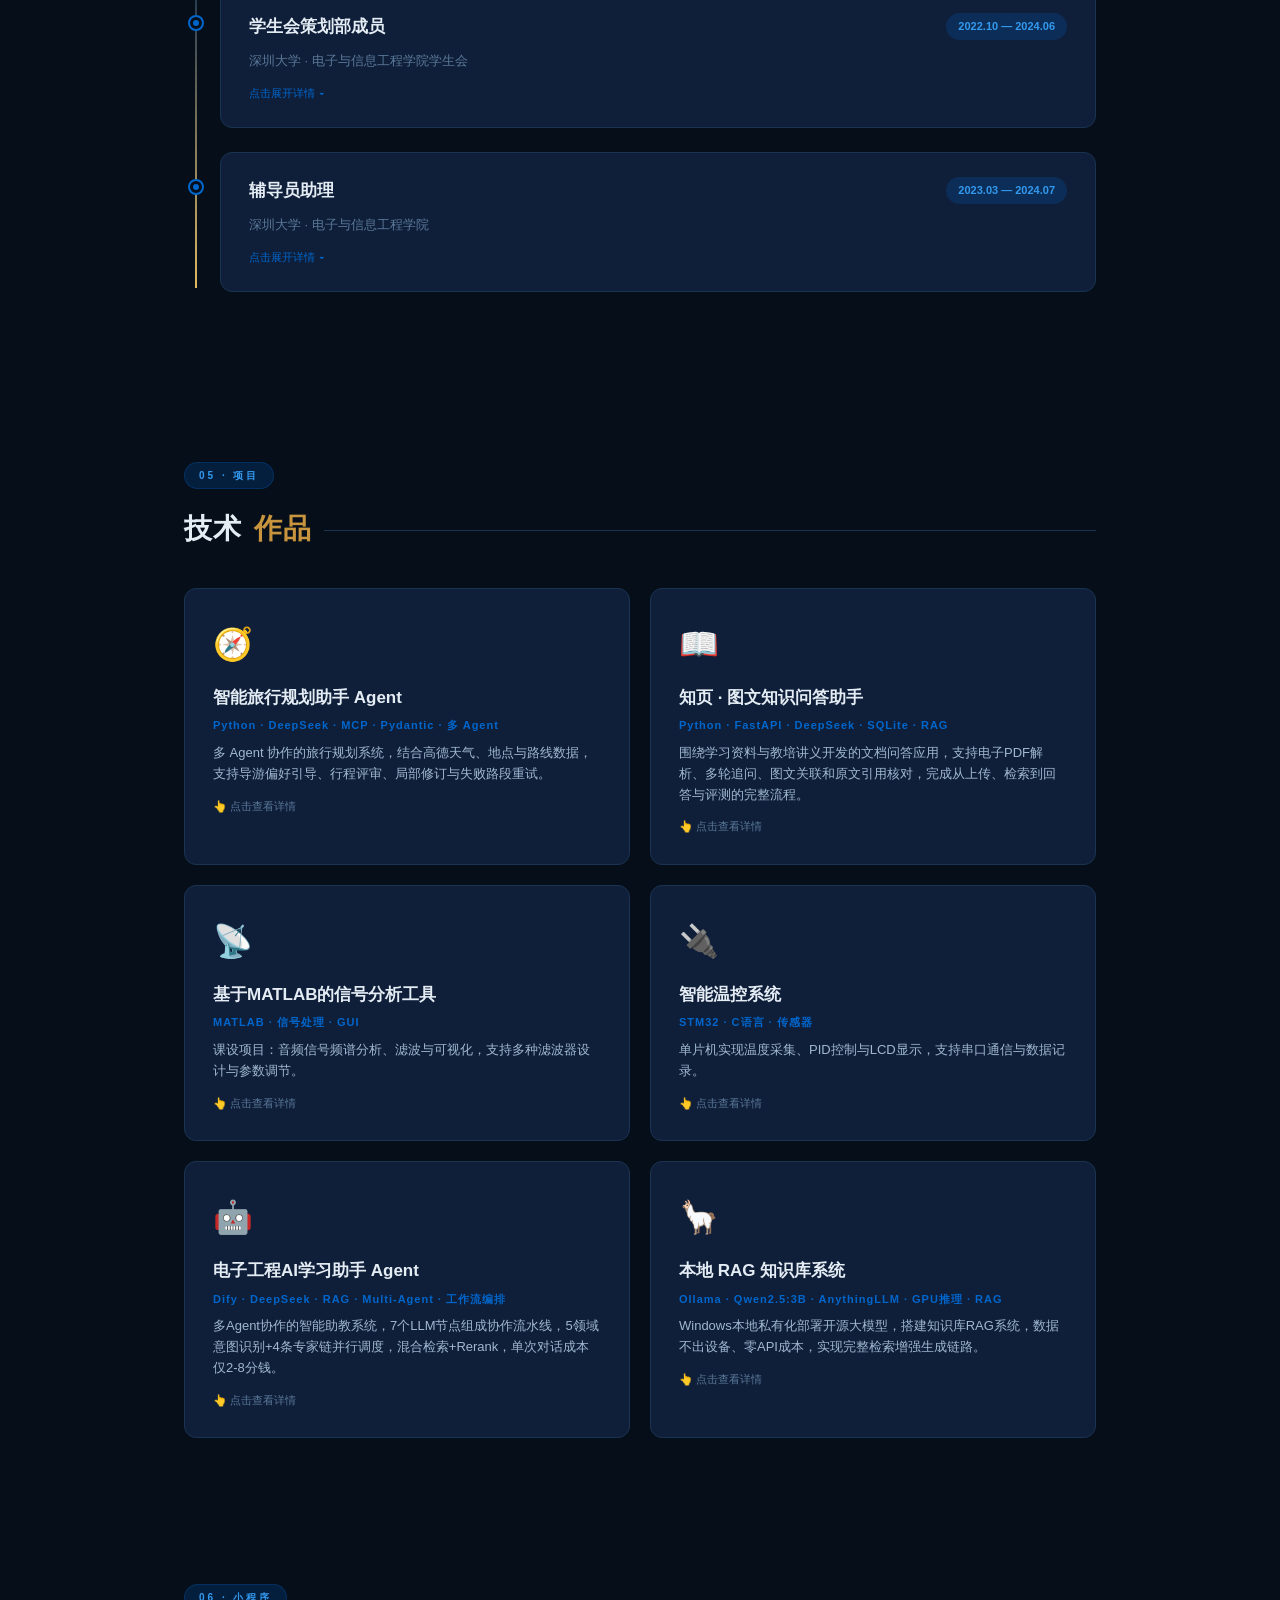
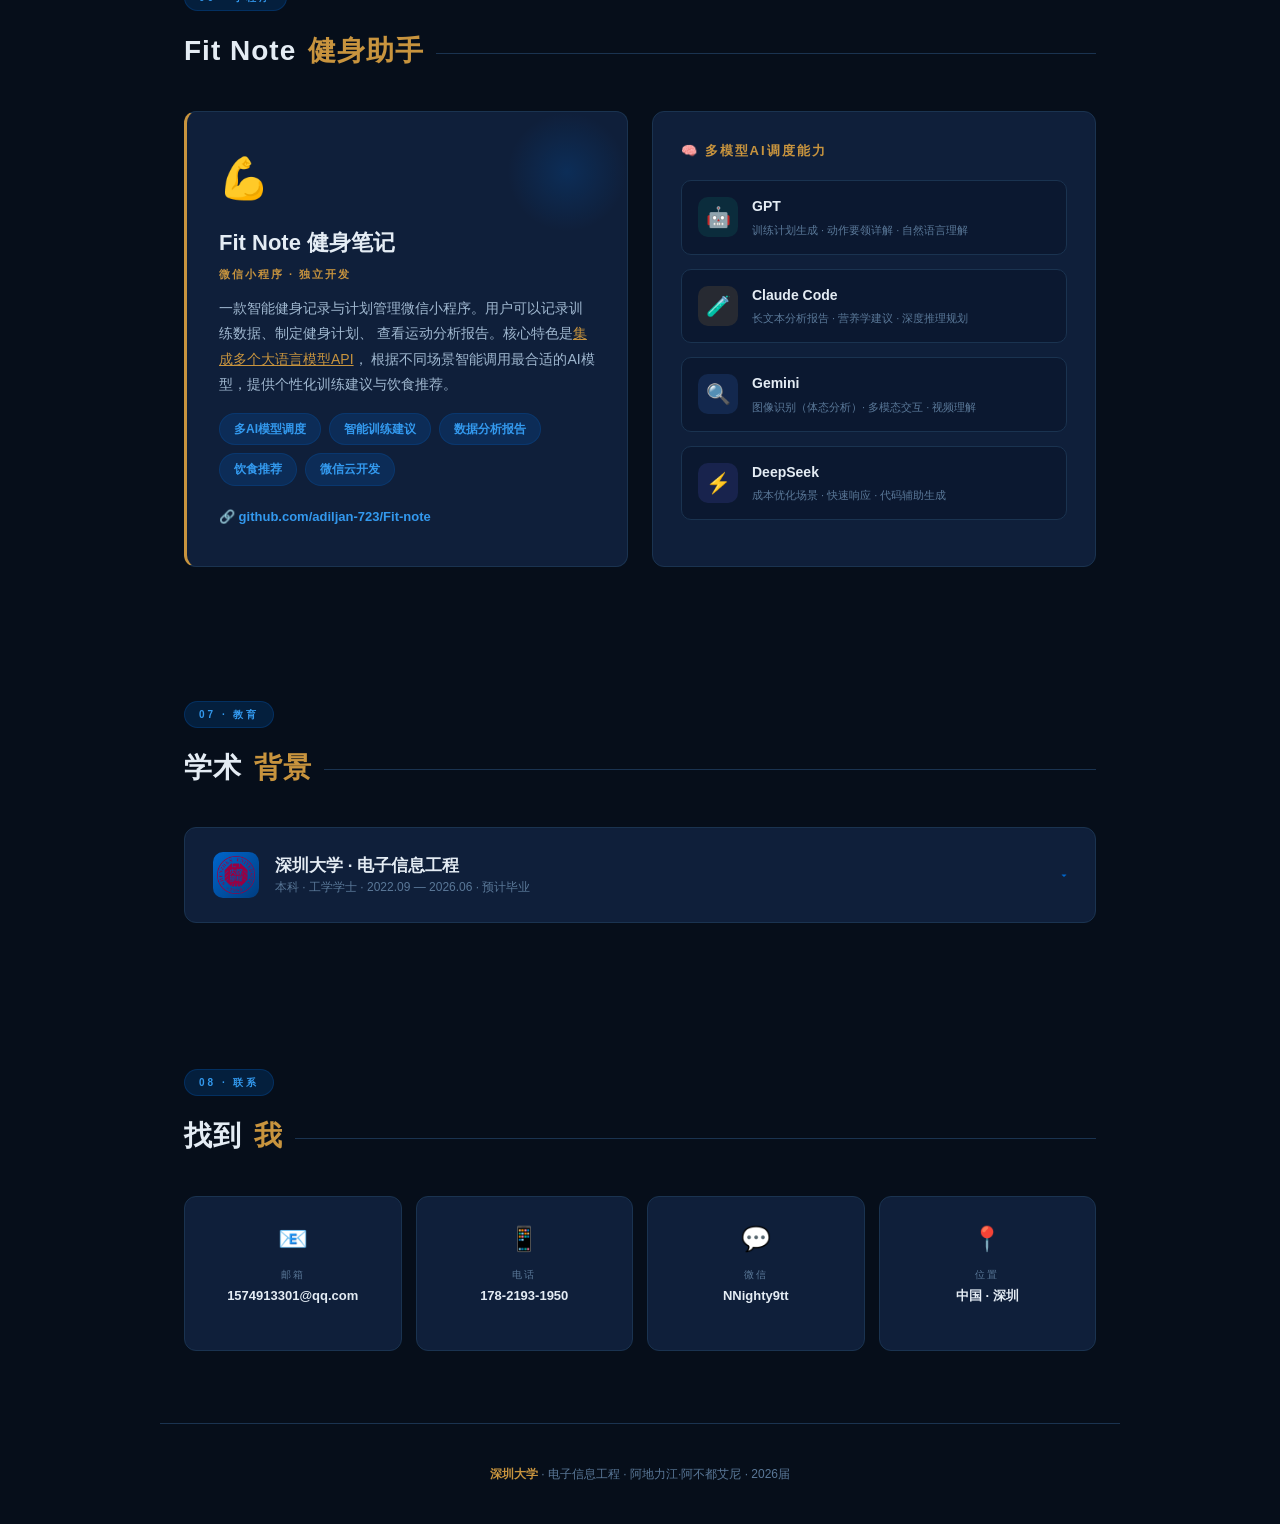
==== commit 7e2b239e: "Present travel agent as a standard resume project and retire trial entry" ====
--- a/travel/index.html
+++ b/travel/index.html
@@ -1,109 +1,16 @@
 <!doctype html>
-<html lang="zh-CN" data-theme="dark">
+<html lang="zh-CN">
 <head>
   <meta charset="utf-8">
   <meta name="viewport" content="width=device-width, initial-scale=1">
-  <meta name="description" content="AI 旅行规划助手。按预算、日期和步行偏好准备可调整的逐日行程。">
-  <meta name="travel-api-origin" content="https://diving-struck-distinction-audio.trycloudflare.com">
-  <title>AI 旅行规划助手 · 阿地力江</title>
-  <link rel="stylesheet" href="./planner.css">
-  <link rel="stylesheet" href="./motion.css">
-  <script src="./motion.js" defer></script>
-  <script src="./planner.js" defer></script>
-  <script src="./live-planner.js" defer></script>
+  <title>智能旅行规划助手 · 项目介绍</title>
+  <script>
+    const local = ['127.0.0.1', 'localhost'].includes(location.hostname);
+    location.replace(local ? './planner.html' : '../?project=travel#projects');
+  </script>
 </head>
 <body>
-  <header class="site-header">
-    <div class="reading-progress" aria-hidden="true"></div>
-    <div class="header-inner">
-      <a class="back" href="../#projects"><span aria-hidden="true">←</span> 返回技术作品</a>
-      <div class="header-controls">
-        <button class="motion-toggle" id="motion-toggle" type="button" hidden aria-pressed="false">暂停动效</button>
-        <button class="theme" id="theme" type="button" hidden>切换亮色</button>
-      </div>
-    </div>
-  </header>
-
-  <main class="page">
-    <section class="intro" aria-labelledby="page-title">
-      <svg class="route-art" viewBox="0 0 320 210" fill="none" aria-hidden="true">
-        <path d="M-30 180 350 75M-30 145 350 40M-30 110 350 5M12 210 150-10M60 225 197-10M108 225 245-10M156 225 293-10M204 225 341-10" class="route-grid"/>
-        <path d="M38 162C76 167 112 146 130 121S166 105 194 107 240 84 264 46" class="route-line"/>
-        <circle cx="38" cy="162" r="7" class="route-node"/><circle cx="130" cy="121" r="6" class="route-node"/>
-        <circle cx="194" cy="107" r="6" class="route-node"/><circle cx="264" cy="46" r="9" class="route-end"/>
-      </svg>
-      <p class="eyebrow"><span class="compass-mark" aria-hidden="true">✧</span> 技术作品 / AGENT 工程</p>
-      <h1 id="page-title"><span class="title-word">AI 旅行</span><span class="title-word">规划助手</span></h1>
-      <p class="intro-copy">从你想去的地方和旅行限制出发，把预算、活动和交通安排整理成一份可以逐日调整的行程。</p>
-      <nav class="page-nav" aria-label="规划页导航">
-        <a href="#request" data-active="true">填写需求</a>
-        <a href="#plan-workspace">查看行程</a>
-        <a href="#engineering">工程设计</a>
-        <span class="nav-highlight" aria-hidden="true"></span>
-      </nav>
-    </section>
-
-    <div class="workspace">
-      <section class="panel" id="request" aria-labelledby="request-title">
-        <p class="eyebrow">01 / 旅行需求</p>
-        <h2 id="request-title">这次想怎么旅行？</h2>
-        <p class="muted">写下城市、天数和预算。同行人的偏好或步行限制也可以一起写。</p>
-        <div class="examples" aria-label="旅行需求示例" hidden>
-          <button type="button" data-scenario="shenzhen">深圳周末两日游</button>
-          <button type="button" data-scenario="hangzhou">杭州三日轻松游</button>
-        </div>
-        <ol class="dialogue" id="dialogue" aria-label="旅行需求对话" hidden></ol>
-        <p class="requirements" id="requirements" hidden></p>
-        <form id="travel-form">
-          <label for="travel-request">你的旅行需求</label>
-          <textarea id="travel-request" rows="5" maxlength="600" placeholder="例如：两人去深圳玩两天，想逛博物馆，尽量少走路。"></textarea>
-          <div class="request-footer">
-            <button type="submit" class="submit" id="send" disabled>发送需求</button>
-            <button type="button" class="submit" id="ask-guide" hidden>导游推荐玩法</button>
-            <button type="button" class="submit" id="generate" disabled aria-describedby="service-note">生成行程</button>
-            <button type="button" class="text-link reset" id="new-trip" hidden>新建会话</button>
-          </div>
-        </form>
-        <p id="service-note" class="service-note" role="status">实时规划服务待接入</p>
-        <p class="project-note" id="trial-info">临时在线试运行 · 服务依赖开发者电脑保持在线，每日共享 120 次模型调用额度。</p>
-        <div class="generation-track" id="generation-track" hidden aria-hidden="true"><span></span></div>
-        <p id="action-error" class="service-error" role="alert" hidden></p>
-        <section id="guide-menu" class="guide-menu" aria-labelledby="guide-title" hidden>
-          <h3 id="guide-title">选一种或几种喜欢的玩法</h3>
-          <p class="muted">这些是根据城市特色生成的主题建议。你选定后，地点和路线会在规划时查询。</p>
-          <fieldset id="guide-options"><legend class="sr-only">推荐玩法</legend></fieldset>
-          <button type="button" class="submit" id="confirm-guide" disabled>确认选中的玩法</button>
-        </section>
-      </section>
-
-      <section class="panel itinerary" id="plan-workspace" aria-labelledby="plan-title">
-        <p class="eyebrow">02 / 行程工作台</p>
-        <h2 id="plan-title">你的逐日行程</h2>
-        <p class="muted" id="plan-intro">生成后可查看每一天的安排、转场步行和出发前待确认的事项。</p>
-        <ul class="plan-parts" id="plan-placeholder">
-          <li><span class="step-orb" aria-hidden="true">01</span><div><strong>活动与用餐</strong><small>按上午、下午和晚上查看</small></div></li>
-          <li><span class="step-orb" aria-hidden="true">02</span><div><strong>预算与交通</strong><small>查看预算额度与候选转场</small></div></li>
-          <li><span class="step-orb" aria-hidden="true">03</span><div><strong>待确认事项</strong><small>记录营业、预约和全天步行等未知信息</small></div></li>
-        </ul>
-        <div id="plan-result" hidden></div>
-        <details id="trace" hidden>
-          <summary>查看本次实际调用</summary>
-          <ol id="trace-list"></ol>
-        </details>
-      </section>
-    </div>
-
-    <section class="engineering" id="engineering" aria-labelledby="engineering-title">
-      <p class="eyebrow">03 / 实现方式</p>
-      <h2 id="engineering-title">行程背后的工程设计</h2>
-      <div class="design-grid">
-        <article><h3>导游推荐</h3><p>按城市和已确认条件建议不同的玩法。用户确认后，偏好和搜索词才会交给后续 Agent。</p></article>
-        <article><h3>多轮需求澄清</h3><p>将预算、日期和偏好存成结构化状态。访客回复「不含住宿」时，只更新对应字段。</p></article>
-        <article><h3>多 Agent 与 MCP</h3><p>天气、预算、地点检索各有工具权限。规划使用工具返回的事实，路线检查与内容评审分别记录。</p></article>
-        <article><h3>修订与故障恢复</h3><p>改一顿饭后重新检查相关转场。遇到路线查询失败时保留草案，并支持只重查失败路段。</p></article>
-      </div>
-      <p class="project-note">Python · DeepSeek · MCP · 高德地图 · 9 项离线回归通过</p>
-    </section>
-  </main>
+  <p>智能旅行规划助手的介绍已合并到简历的技术作品中。</p>
+  <p><a href="../?project=travel#projects">查看项目介绍</a></p>
 </body>
 </html>
